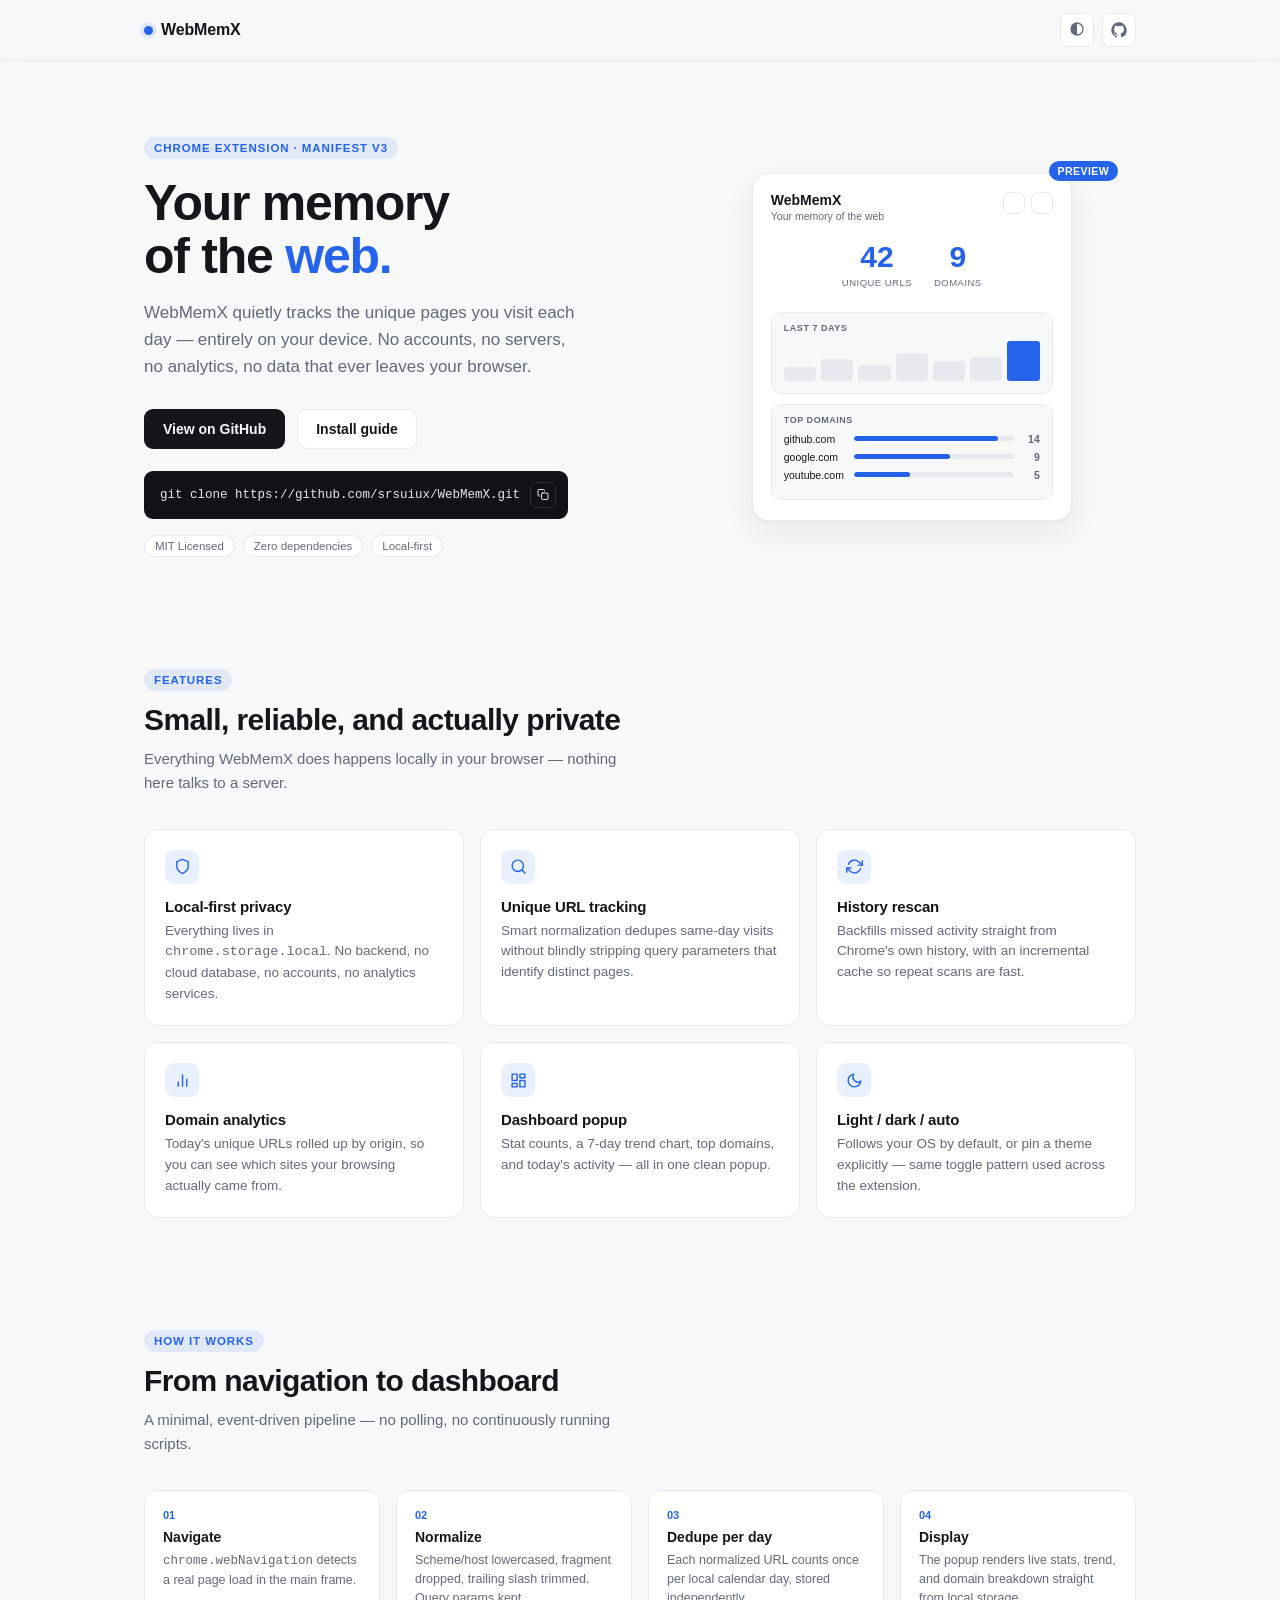
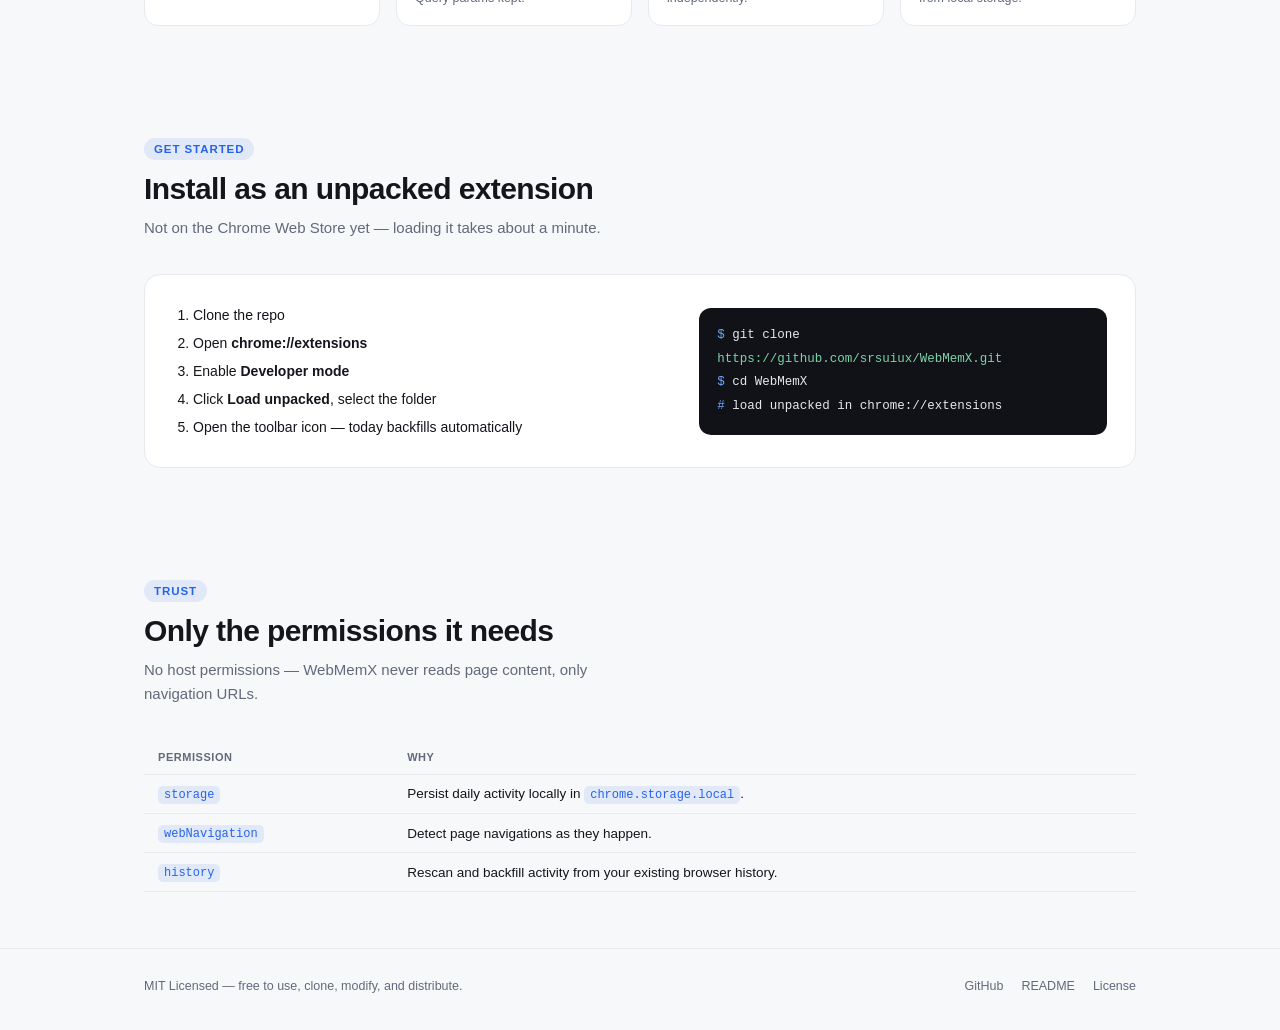
==== docs/index.html @ 663a92bb "Add GitHub Pages landing page Static, dependency-free docs/index.html for GitHub Pages: hero, featur" ====
<!DOCTYPE html>
<html lang="en">
<head>
<meta charset="UTF-8" />
<meta name="viewport" content="width=device-width, initial-scale=1" />
<title>WebMemX — Your memory of the web</title>
<meta name="description" content="WebMemX is a privacy-first Chrome extension that locally tracks the unique pages you visit. No accounts, no servers, no tracking." />
<style>
  :root {
    color-scheme: light dark;
    --bg: #f7f8fa;
    --bg-raised: #ffffff;
    --fg: #14161b;
    --muted: #62697b;
    --accent: #2563eb;
    --accent-soft: rgba(37, 99, 235, 0.1);
    --border: #e7e9ee;
    --code-bg: #101217;
    --code-fg: #e6e8ec;
    --shadow: 0 1px 2px rgba(16, 24, 40, 0.04), 0 12px 32px rgba(16, 24, 40, 0.06);
  }

  @media (prefers-color-scheme: dark) {
    :root:not([data-theme="light"]) {
      --bg: #0a0c10;
      --bg-raised: #14161c;
      --fg: #f3f4f6;
      --muted: #929aab;
      --accent: #6ea8fe;
      --accent-soft: rgba(110, 168, 254, 0.14);
      --border: #24272f;
      --code-bg: #05060a;
      --code-fg: #e6e8ec;
      --shadow: 0 1px 2px rgba(0, 0, 0, 0.4), 0 12px 32px rgba(0, 0, 0, 0.35);
    }
  }

  :root[data-theme="dark"] {
    --bg: #0a0c10;
    --bg-raised: #14161c;
    --fg: #f3f4f6;
    --muted: #929aab;
    --accent: #6ea8fe;
    --accent-soft: rgba(110, 168, 254, 0.14);
    --border: #24272f;
    --code-bg: #05060a;
    --code-fg: #e6e8ec;
    --shadow: 0 1px 2px rgba(0, 0, 0, 0.4), 0 12px 32px rgba(0, 0, 0, 0.35);
  }

  :root[data-theme="light"] {
    --bg: #f7f8fa;
    --bg-raised: #ffffff;
    --fg: #14161b;
    --muted: #62697b;
    --accent: #2563eb;
    --accent-soft: rgba(37, 99, 235, 0.1);
    --border: #e7e9ee;
    --code-bg: #101217;
    --code-fg: #e6e8ec;
    --shadow: 0 1px 2px rgba(16, 24, 40, 0.04), 0 12px 32px rgba(16, 24, 40, 0.06);
  }

  * { box-sizing: border-box; }

  html { scroll-behavior: smooth; }

  body {
    margin: 0;
    background: var(--bg);
    color: var(--fg);
    font-family: -apple-system, BlinkMacSystemFont, "Segoe UI", Roboto, sans-serif;
    -webkit-font-smoothing: antialiased;
  }

  a { color: inherit; }

  .wrap {
    max-width: 1040px;
    margin: 0 auto;
    padding: 0 24px;
  }

  /* ---- nav ---- */
  nav {
    position: sticky;
    top: 0;
    z-index: 10;
    background: color-mix(in srgb, var(--bg) 88%, transparent);
    backdrop-filter: blur(10px);
    border-bottom: 1px solid var(--border);
  }

  nav .wrap {
    display: flex;
    align-items: center;
    justify-content: space-between;
    height: 60px;
  }

  .wordmark {
    display: flex;
    align-items: center;
    gap: 8px;
    font-weight: 800;
    font-size: 16px;
    letter-spacing: -0.01em;
    text-decoration: none;
  }

  .wordmark .dot {
    width: 9px;
    height: 9px;
    border-radius: 50%;
    background: var(--accent);
    box-shadow: 0 0 0 4px var(--accent-soft);
  }

  .nav-actions {
    display: flex;
    align-items: center;
    gap: 8px;
  }

  .icon-btn {
    display: flex;
    align-items: center;
    justify-content: center;
    width: 34px;
    height: 34px;
    border-radius: 8px;
    border: 1px solid var(--border);
    background: var(--bg-raised);
    color: var(--muted);
    cursor: pointer;
    text-decoration: none;
    transition: color 0.15s ease, border-color 0.15s ease, transform 0.15s ease;
  }

  .icon-btn:hover { color: var(--fg); border-color: var(--accent); }
  .icon-btn:active { transform: scale(0.94); }
  .icon-btn svg { width: 16px; height: 16px; }

  /* ---- hero ---- */
  header.hero {
    padding: 76px 0 56px;
  }

  .hero-grid {
    display: grid;
    grid-template-columns: 1.05fr 0.95fr;
    gap: 48px;
    align-items: center;
  }

  .eyebrow {
    display: inline-flex;
    align-items: center;
    gap: 6px;
    font-size: 11.5px;
    font-weight: 700;
    text-transform: uppercase;
    letter-spacing: 0.08em;
    color: var(--accent);
    background: var(--accent-soft);
    padding: 5px 10px;
    border-radius: 999px;
    margin-bottom: 18px;
  }

  h1 {
    margin: 0 0 16px;
    font-size: clamp(34px, 5vw, 50px);
    line-height: 1.06;
    letter-spacing: -0.025em;
    font-weight: 800;
  }

  h1 span { color: var(--accent); }

  .lede {
    margin: 0 0 28px;
    font-size: 17px;
    line-height: 1.6;
    color: var(--muted);
    max-width: 46ch;
  }

  .cta-row {
    display: flex;
    flex-wrap: wrap;
    gap: 12px;
    margin-bottom: 22px;
  }

  .btn {
    display: inline-flex;
    align-items: center;
    gap: 8px;
    padding: 11px 18px;
    border-radius: 9px;
    font-size: 14px;
    font-weight: 700;
    text-decoration: none;
    border: 1px solid transparent;
    cursor: pointer;
    transition: transform 0.15s ease, opacity 0.15s ease;
  }

  .btn:active { transform: scale(0.97); }

  .btn-primary {
    background: var(--fg);
    color: var(--bg);
  }

  .btn-primary:hover { opacity: 0.88; }

  .btn-ghost {
    background: var(--bg-raised);
    color: var(--fg);
    border-color: var(--border);
  }

  .btn-ghost:hover { border-color: var(--accent); }

  .clone-box {
    display: inline-flex;
    align-items: center;
    gap: 10px;
    background: var(--code-bg);
    color: var(--code-fg);
    border-radius: 9px;
    padding: 11px 12px 11px 16px;
    font-size: 12.5px;
    max-width: 100%;
  }

  .clone-box code {
    font-family: ui-monospace, SFMono-Regular, Menlo, monospace;
    white-space: nowrap;
    overflow-x: auto;
  }

  .clone-box button {
    flex-shrink: 0;
    display: flex;
    align-items: center;
    justify-content: center;
    width: 26px;
    height: 26px;
    border-radius: 6px;
    border: 1px solid #2a2d36;
    background: transparent;
    color: var(--code-fg);
    cursor: pointer;
  }

  .clone-box button:hover { background: #1c1e26; }
  .clone-box svg { width: 13px; height: 13px; }

  .badges {
    display: flex;
    gap: 8px;
    flex-wrap: wrap;
    font-size: 11.5px;
    color: var(--muted);
  }

  .badge {
    border: 1px solid var(--border);
    border-radius: 999px;
    padding: 4px 10px;
    background: var(--bg-raised);
  }

  /* ---- mock popup preview ---- */
  .preview-shell {
    position: relative;
    display: flex;
    justify-content: center;
  }

  .preview-tag {
    position: absolute;
    top: -12px;
    right: 18px;
    background: var(--accent);
    color: #fff;
    font-size: 10.5px;
    font-weight: 800;
    letter-spacing: 0.04em;
    text-transform: uppercase;
    padding: 4px 9px;
    border-radius: 999px;
    z-index: 2;
  }

  .mock {
    width: 320px;
    background: var(--bg-raised);
    border: 1px solid var(--border);
    border-radius: 16px;
    box-shadow: var(--shadow);
    padding: 18px 18px 20px;
  }

  .mock-header {
    display: flex;
    justify-content: space-between;
    align-items: flex-start;
    margin-bottom: 14px;
  }

  .mock-header .title { font-weight: 800; font-size: 14px; }
  .mock-header .sub { font-size: 10.5px; color: var(--muted); margin-top: 2px; }

  .mock-dot-row { display: flex; gap: 6px; }
  .mock-dot-row span {
    width: 22px; height: 22px; border-radius: 7px;
    border: 1px solid var(--border);
  }

  .mock-hero {
    display: flex;
    justify-content: center;
    gap: 22px;
    padding: 6px 0 12px;
  }

  .mock-stat { text-align: center; }
  .mock-stat b { display: block; font-size: 30px; color: var(--accent); line-height: 1; }
  .mock-stat small { font-size: 9.5px; color: var(--muted); text-transform: uppercase; letter-spacing: 0.05em; }

  .mock-panel {
    background: var(--bg);
    border: 1px solid var(--border);
    border-radius: 11px;
    padding: 10px 12px 12px;
    margin-top: 10px;
  }

  .mock-panel h4 {
    margin: 0 0 8px;
    font-size: 9px;
    text-transform: uppercase;
    letter-spacing: 0.06em;
    color: var(--muted);
    font-weight: 800;
  }

  .mock-trend {
    display: flex;
    align-items: flex-end;
    gap: 5px;
    height: 40px;
  }

  .mock-trend i {
    flex: 1;
    display: block;
    background: var(--border);
    border-radius: 3px;
  }

  .mock-trend i.on { background: var(--accent); }

  .mock-domain {
    display: grid;
    grid-template-columns: 62px 1fr 18px;
    align-items: center;
    gap: 8px;
    font-size: 10.5px;
    margin-bottom: 6px;
  }

  .mock-domain .track {
    height: 5px;
    border-radius: 3px;
    background: var(--border);
    overflow: hidden;
  }

  .mock-domain .fill { height: 100%; background: var(--accent); border-radius: 3px; }
  .mock-domain b { text-align: right; color: var(--muted); font-weight: 600; }

  /* ---- sections ---- */
  section { padding: 56px 0; }

  .section-head {
    max-width: 56ch;
    margin: 0 0 34px;
  }

  .section-head .eyebrow { margin-bottom: 12px; }

  h2 {
    margin: 0 0 10px;
    font-size: clamp(24px, 3vw, 30px);
    letter-spacing: -0.02em;
  }

  .section-head p {
    margin: 0;
    color: var(--muted);
    font-size: 15px;
    line-height: 1.6;
  }

  .grid-cards {
    display: grid;
    grid-template-columns: repeat(3, 1fr);
    gap: 16px;
  }

  .card {
    background: var(--bg-raised);
    border: 1px solid var(--border);
    border-radius: 14px;
    padding: 20px;
  }

  .card .ic {
    width: 34px;
    height: 34px;
    border-radius: 9px;
    background: var(--accent-soft);
    color: var(--accent);
    display: flex;
    align-items: center;
    justify-content: center;
    margin-bottom: 14px;
  }

  .card .ic svg { width: 17px; height: 17px; }

  .card h3 {
    margin: 0 0 6px;
    font-size: 15px;
    letter-spacing: -0.01em;
  }

  .card p {
    margin: 0;
    font-size: 13.5px;
    line-height: 1.55;
    color: var(--muted);
  }

  /* ---- how it works ---- */
  .steps {
    display: grid;
    grid-template-columns: repeat(4, 1fr);
    gap: 16px;
  }

  .step {
    border: 1px solid var(--border);
    border-radius: 14px;
    padding: 18px;
    background: var(--bg-raised);
  }

  .step .n {
    font-size: 11px;
    font-weight: 800;
    color: var(--accent);
    margin-bottom: 8px;
  }

  .step h3 { margin: 0 0 6px; font-size: 14px; }
  .step p { margin: 0; font-size: 12.5px; color: var(--muted); line-height: 1.5; }

  /* ---- install ---- */
  .install-panel {
    background: var(--bg-raised);
    border: 1px solid var(--border);
    border-radius: 16px;
    padding: 26px 28px;
    display: grid;
    grid-template-columns: 1.1fr 0.9fr;
    gap: 28px;
    align-items: center;
  }

  ol.install-steps {
    margin: 0;
    padding-left: 20px;
    font-size: 14px;
    line-height: 2;
    color: var(--fg);
  }

  ol.install-steps b { color: var(--fg); }

  .terminal {
    background: var(--code-bg);
    color: var(--code-fg);
    border-radius: 12px;
    padding: 16px 18px;
    font-family: ui-monospace, SFMono-Regular, Menlo, monospace;
    font-size: 12.5px;
    line-height: 1.9;
  }

  .terminal .l { display: block; }
  .terminal .p { color: #6ea8fe; }
  .terminal .c { color: #7dd3a8; }

  /* ---- permissions ---- */
  table.perm {
    width: 100%;
    border-collapse: collapse;
    font-size: 13.5px;
  }

  table.perm th, table.perm td {
    text-align: left;
    padding: 11px 14px;
    border-bottom: 1px solid var(--border);
  }

  table.perm th {
    color: var(--muted);
    font-size: 11px;
    text-transform: uppercase;
    letter-spacing: 0.05em;
    font-weight: 700;
  }

  table.perm code {
    font-family: ui-monospace, SFMono-Regular, Menlo, monospace;
    background: var(--accent-soft);
    color: var(--accent);
    padding: 2px 6px;
    border-radius: 5px;
    font-size: 12px;
  }

  /* ---- footer ---- */
  footer {
    border-top: 1px solid var(--border);
    padding: 30px 0 40px;
  }

  footer .wrap {
    display: flex;
    justify-content: space-between;
    align-items: center;
    flex-wrap: wrap;
    gap: 12px;
  }

  footer p { margin: 0; font-size: 12.5px; color: var(--muted); }
  footer a { text-decoration: none; color: var(--muted); }
  footer a:hover { color: var(--fg); }
  footer .foot-links { display: flex; gap: 18px; font-size: 12.5px; }

  @media (max-width: 860px) {
    .hero-grid { grid-template-columns: 1fr; }
    .preview-shell { order: -1; }
    .grid-cards { grid-template-columns: repeat(2, 1fr); }
    .steps { grid-template-columns: repeat(2, 1fr); }
    .install-panel { grid-template-columns: 1fr; }
  }

  @media (max-width: 540px) {
    .grid-cards { grid-template-columns: 1fr; }
    .steps { grid-template-columns: 1fr; }
    .mock { width: 100%; }
  }
</style>
</head>
<body>

<nav>
  <div class="wrap">
    <a class="wordmark" href="#top">
      <span class="dot"></span>
      WebMemX
    </a>
    <div class="nav-actions">
      <button class="icon-btn" id="theme-btn" type="button" aria-label="Toggle theme" title="Theme: Auto">
        <span id="theme-icon"></span>
      </button>
      <a class="icon-btn" href="https://github.com/srsuiux/WebMemX" target="_blank" rel="noopener" aria-label="View on GitHub">
        <svg viewBox="0 0 24 24" fill="currentColor"><path d="M12 .5C5.73.5.5 5.73.5 12c0 5.09 3.29 9.4 7.86 10.93.58.1.79-.25.79-.56 0-.28-.01-1.02-.02-2-3.2.7-3.88-1.54-3.88-1.54-.52-1.34-1.28-1.7-1.28-1.7-1.04-.72.08-.7.08-.7 1.15.08 1.76 1.19 1.76 1.19 1.03 1.76 2.7 1.25 3.36.96.1-.75.4-1.25.73-1.54-2.55-.29-5.23-1.28-5.23-5.69 0-1.26.45-2.28 1.19-3.09-.12-.29-.52-1.46.11-3.05 0 0 .97-.31 3.18 1.18a11 11 0 0 1 5.79 0c2.2-1.49 3.17-1.18 3.17-1.18.64 1.59.24 2.76.12 3.05.74.81 1.18 1.83 1.18 3.09 0 4.42-2.69 5.4-5.25 5.68.41.36.78 1.08.78 2.17 0 1.57-.01 2.83-.01 3.22 0 .31.21.67.8.56A10.52 10.52 0 0 0 23.5 12C23.5 5.73 18.27.5 12 .5z"/></svg>
      </a>
    </div>
  </div>
</nav>

<div id="top"></div>

<header class="hero">
  <div class="wrap hero-grid">
    <div>
      <span class="eyebrow">Chrome Extension · Manifest V3</span>
      <h1>Your memory<br />of the <span>web.</span></h1>
      <p class="lede">
        WebMemX quietly tracks the unique pages you visit each day — entirely on your
        device. No accounts, no servers, no analytics, no data that ever leaves your browser.
      </p>
      <div class="cta-row">
        <a class="btn btn-primary" href="https://github.com/srsuiux/WebMemX" target="_blank" rel="noopener">
          View on GitHub
        </a>
        <a class="btn btn-ghost" href="#install">Install guide</a>
      </div>
      <div class="clone-box">
        <code>git clone https://github.com/srsuiux/WebMemX.git</code>
        <button type="button" id="copy-btn" aria-label="Copy clone command" title="Copy">
          <svg id="copy-icon" viewBox="0 0 24 24" fill="none" stroke="currentColor" stroke-width="2" stroke-linecap="round" stroke-linejoin="round"><rect x="9" y="9" width="13" height="13" rx="2"></rect><path d="M5 15H4a2 2 0 01-2-2V4a2 2 0 012-2h9a2 2 0 012 2v1"></path></svg>
        </button>
      </div>
      <div class="badges" style="margin-top:16px;">
        <span class="badge">MIT Licensed</span>
        <span class="badge">Zero dependencies</span>
        <span class="badge">Local-first</span>
      </div>
    </div>

    <div class="preview-shell">
      <span class="preview-tag">Preview</span>
      <div class="mock">
        <div class="mock-header">
          <div>
            <div class="title">WebMemX</div>
            <div class="sub">Your memory of the web</div>
          </div>
          <div class="mock-dot-row"><span></span><span></span></div>
        </div>
        <div class="mock-hero">
          <div class="mock-stat"><b>42</b><small>Unique URLs</small></div>
          <div class="mock-stat"><b>9</b><small>Domains</small></div>
        </div>
        <div class="mock-panel">
          <h4>Last 7 Days</h4>
          <div class="mock-trend">
            <i style="height:35%"></i>
            <i style="height:55%"></i>
            <i style="height:40%"></i>
            <i style="height:70%"></i>
            <i style="height:50%"></i>
            <i style="height:60%"></i>
            <i class="on" style="height:100%"></i>
          </div>
        </div>
        <div class="mock-panel">
          <h4>Top Domains</h4>
          <div class="mock-domain"><span>github.com</span><div class="track"><div class="fill" style="width:90%"></div></div><b>14</b></div>
          <div class="mock-domain"><span>google.com</span><div class="track"><div class="fill" style="width:60%"></div></div><b>9</b></div>
          <div class="mock-domain"><span>youtube.com</span><div class="track"><div class="fill" style="width:35%"></div></div><b>5</b></div>
        </div>
      </div>
    </div>
  </div>
</header>

<section id="features">
  <div class="wrap">
    <div class="section-head">
      <span class="eyebrow">Features</span>
      <h2>Small, reliable, and actually private</h2>
      <p>Everything WebMemX does happens locally in your browser — nothing here talks to a server.</p>
    </div>
    <div class="grid-cards">
      <div class="card">
        <div class="ic"><svg viewBox="0 0 24 24" fill="none" stroke="currentColor" stroke-width="2" stroke-linecap="round" stroke-linejoin="round"><path d="M12 22s8-4 8-10V5l-8-3-8 3v7c0 6 8 10 8 10z"></path></svg></div>
        <h3>Local-first privacy</h3>
        <p>Everything lives in <code>chrome.storage.local</code>. No backend, no cloud database, no accounts, no analytics services.</p>
      </div>
      <div class="card">
        <div class="ic"><svg viewBox="0 0 24 24" fill="none" stroke="currentColor" stroke-width="2" stroke-linecap="round" stroke-linejoin="round"><circle cx="11" cy="11" r="8"></circle><line x1="21" y1="21" x2="16.65" y2="16.65"></line></svg></div>
        <h3>Unique URL tracking</h3>
        <p>Smart normalization dedupes same-day visits without blindly stripping query parameters that identify distinct pages.</p>
      </div>
      <div class="card">
        <div class="ic"><svg viewBox="0 0 24 24" fill="none" stroke="currentColor" stroke-width="2" stroke-linecap="round" stroke-linejoin="round"><polyline points="23 4 23 10 17 10"></polyline><polyline points="1 20 1 14 7 14"></polyline><path d="M3.51 9a9 9 0 0 1 14.85-3.36L23 10M1 14l4.64 4.36A9 9 0 0 0 20.49 15"></path></svg></div>
        <h3>History rescan</h3>
        <p>Backfills missed activity straight from Chrome's own history, with an incremental cache so repeat scans are fast.</p>
      </div>
      <div class="card">
        <div class="ic"><svg viewBox="0 0 24 24" fill="none" stroke="currentColor" stroke-width="2" stroke-linecap="round" stroke-linejoin="round"><line x1="18" y1="20" x2="18" y2="10"></line><line x1="12" y1="20" x2="12" y2="4"></line><line x1="6" y1="20" x2="6" y2="14"></line></svg></div>
        <h3>Domain analytics</h3>
        <p>Today's unique URLs rolled up by origin, so you can see which sites your browsing actually came from.</p>
      </div>
      <div class="card">
        <div class="ic"><svg viewBox="0 0 24 24" fill="none" stroke="currentColor" stroke-width="2" stroke-linecap="round" stroke-linejoin="round"><rect x="3" y="3" width="7" height="9"></rect><rect x="14" y="3" width="7" height="5"></rect><rect x="14" y="12" width="7" height="9"></rect><rect x="3" y="16" width="7" height="5"></rect></svg></div>
        <h3>Dashboard popup</h3>
        <p>Stat counts, a 7-day trend chart, top domains, and today's activity — all in one clean popup.</p>
      </div>
      <div class="card">
        <div class="ic"><svg viewBox="0 0 24 24" fill="none" stroke="currentColor" stroke-width="2" stroke-linecap="round" stroke-linejoin="round"><path d="M21 12.79A9 9 0 1111.21 3 7 7 0 0021 12.79z"></path></svg></div>
        <h3>Light / dark / auto</h3>
        <p>Follows your OS by default, or pin a theme explicitly — same toggle pattern used across the extension.</p>
      </div>
    </div>
  </div>
</section>

<section id="how">
  <div class="wrap">
    <div class="section-head">
      <span class="eyebrow">How it works</span>
      <h2>From navigation to dashboard</h2>
      <p>A minimal, event-driven pipeline — no polling, no continuously running scripts.</p>
    </div>
    <div class="steps">
      <div class="step">
        <div class="n">01</div>
        <h3>Navigate</h3>
        <p><code>chrome.webNavigation</code> detects a real page load in the main frame.</p>
      </div>
      <div class="step">
        <div class="n">02</div>
        <h3>Normalize</h3>
        <p>Scheme/host lowercased, fragment dropped, trailing slash trimmed. Query params kept.</p>
      </div>
      <div class="step">
        <div class="n">03</div>
        <h3>Dedupe per day</h3>
        <p>Each normalized URL counts once per local calendar day, stored independently.</p>
      </div>
      <div class="step">
        <div class="n">04</div>
        <h3>Display</h3>
        <p>The popup renders live stats, trend, and domain breakdown straight from local storage.</p>
      </div>
    </div>
  </div>
</section>

<section id="install">
  <div class="wrap">
    <div class="section-head">
      <span class="eyebrow">Get started</span>
      <h2>Install as an unpacked extension</h2>
      <p>Not on the Chrome Web Store yet — loading it takes about a minute.</p>
    </div>
    <div class="install-panel">
      <ol class="install-steps">
        <li>Clone the repo</li>
        <li>Open <b>chrome://extensions</b></li>
        <li>Enable <b>Developer mode</b></li>
        <li>Click <b>Load unpacked</b>, select the folder</li>
        <li>Open the toolbar icon — today backfills automatically</li>
      </ol>
      <div class="terminal">
        <span class="l"><span class="p">$</span> git clone <span class="c">https://github.com/srsuiux/WebMemX.git</span></span>
        <span class="l"><span class="p">$</span> cd WebMemX</span>
        <span class="l"><span class="p">#</span> load unpacked in chrome://extensions</span>
      </div>
    </div>
  </div>
</section>

<section id="permissions">
  <div class="wrap">
    <div class="section-head">
      <span class="eyebrow">Trust</span>
      <h2>Only the permissions it needs</h2>
      <p>No host permissions — WebMemX never reads page content, only navigation URLs.</p>
    </div>
    <table class="perm">
      <thead><tr><th>Permission</th><th>Why</th></tr></thead>
      <tbody>
        <tr><td><code>storage</code></td><td>Persist daily activity locally in <code>chrome.storage.local</code>.</td></tr>
        <tr><td><code>webNavigation</code></td><td>Detect page navigations as they happen.</td></tr>
        <tr><td><code>history</code></td><td>Rescan and backfill activity from your existing browser history.</td></tr>
      </tbody>
    </table>
  </div>
</section>

<footer>
  <div class="wrap">
    <p>MIT Licensed — free to use, clone, modify, and distribute.</p>
    <div class="foot-links">
      <a href="https://github.com/srsuiux/WebMemX" target="_blank" rel="noopener">GitHub</a>
      <a href="https://github.com/srsuiux/WebMemX/blob/main/README.md" target="_blank" rel="noopener">README</a>
      <a href="https://github.com/srsuiux/WebMemX/blob/main/LICENSE" target="_blank" rel="noopener">License</a>
    </div>
  </div>
</footer>

<script>
  var THEME_KEY = "webmemx-docs-theme";
  var ORDER = ["auto", "light", "dark"];
  var ICONS = {
    auto: '<svg viewBox="0 0 24 24" width="16" height="16" fill="none" stroke="currentColor" stroke-width="2" stroke-linecap="round" stroke-linejoin="round"><circle cx="12" cy="12" r="9"></circle><path d="M12 3a9 9 0 000 18z" fill="currentColor" stroke="none"></path></svg>',
    light: '<svg viewBox="0 0 24 24" width="16" height="16" fill="none" stroke="currentColor" stroke-width="2" stroke-linecap="round" stroke-linejoin="round"><circle cx="12" cy="12" r="5"></circle><line x1="12" y1="1" x2="12" y2="3"></line><line x1="12" y1="21" x2="12" y2="23"></line><line x1="4.22" y1="4.22" x2="5.64" y2="5.64"></line><line x1="18.36" y1="18.36" x2="19.78" y2="19.78"></line><line x1="1" y1="12" x2="3" y2="12"></line><line x1="21" y1="12" x2="23" y2="12"></line><line x1="4.22" y1="19.78" x2="5.64" y2="18.36"></line><line x1="18.36" y1="5.64" x2="19.78" y2="4.22"></line></svg>',
    dark: '<svg viewBox="0 0 24 24" width="16" height="16" fill="none" stroke="currentColor" stroke-width="2" stroke-linecap="round" stroke-linejoin="round"><path d="M21 12.79A9 9 0 1111.21 3 7 7 0 0021 12.79z"></path></svg>'
  };
  var LABELS = { auto: "Auto", light: "Light", dark: "Dark" };

  function applyTheme(pref) {
    if (pref === "auto") {
      document.documentElement.removeAttribute("data-theme");
    } else {
      document.documentElement.setAttribute("data-theme", pref);
    }
    document.getElementById("theme-icon").innerHTML = ICONS[pref];
    document.getElementById("theme-btn").title = "Theme: " + LABELS[pref];
  }

  (function initTheme() {
    var stored = null;
    try { stored = localStorage.getItem(THEME_KEY); } catch (e) {}
    applyTheme(ORDER.indexOf(stored) > -1 ? stored : "auto");
  })();

  document.getElementById("theme-btn").addEventListener("click", function () {
    var current = document.documentElement.getAttribute("data-theme") || "auto";
    var next = ORDER[(ORDER.indexOf(current) + 1) % ORDER.length];
    applyTheme(next);
    try { localStorage.setItem(THEME_KEY, next); } catch (e) {}
  });

  document.getElementById("copy-btn").addEventListener("click", function () {
    var text = "git clone https://github.com/srsuiux/WebMemX.git";
    var icon = document.getElementById("copy-icon");
    var reset = function () {
      icon.innerHTML = '<rect x="9" y="9" width="13" height="13" rx="2"></rect><path d="M5 15H4a2 2 0 01-2-2V4a2 2 0 012-2h9a2 2 0 012 2v1"></path>';
    };
    var showCheck = function () {
      icon.innerHTML = '<polyline points="20 6 9 17 4 12"></polyline>';
      setTimeout(reset, 1400);
    };
    if (navigator.clipboard && navigator.clipboard.writeText) {
      navigator.clipboard.writeText(text).then(showCheck).catch(function () {});
    }
  });
</script>

</body>
</html>
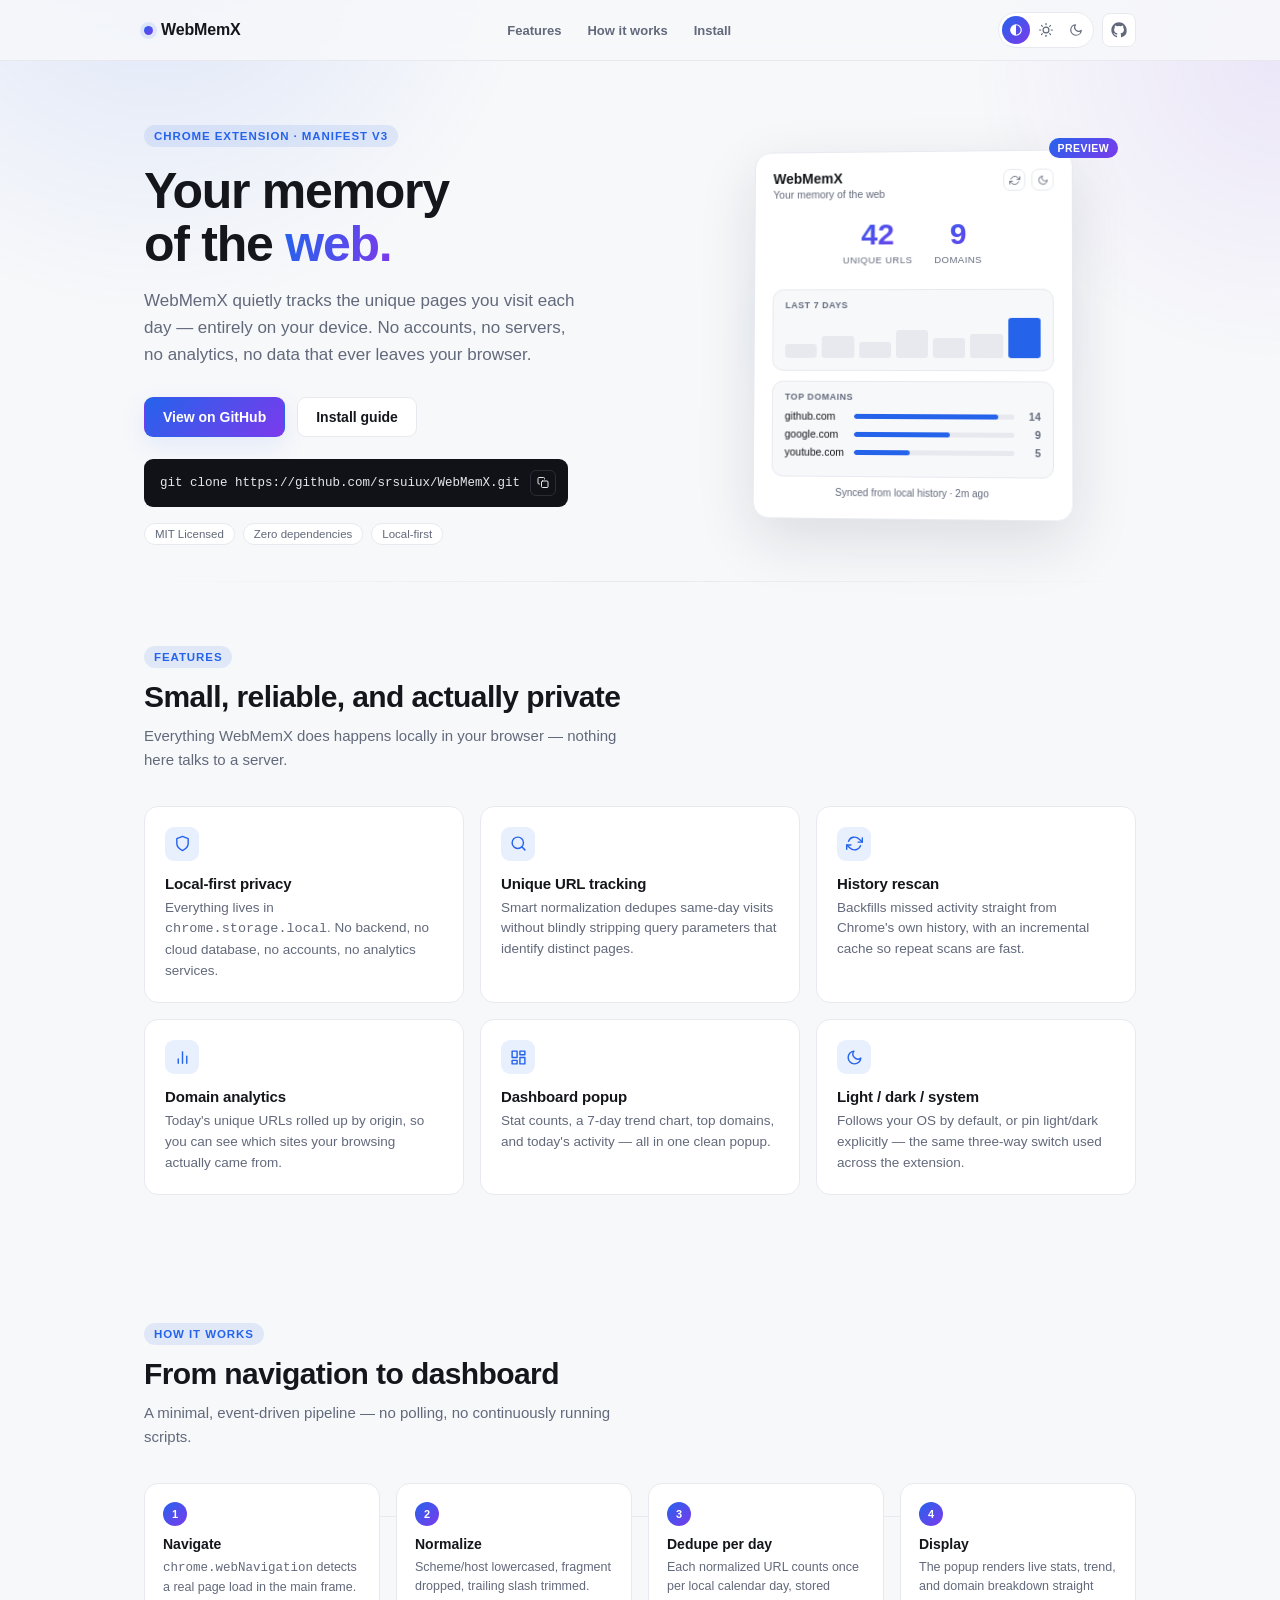
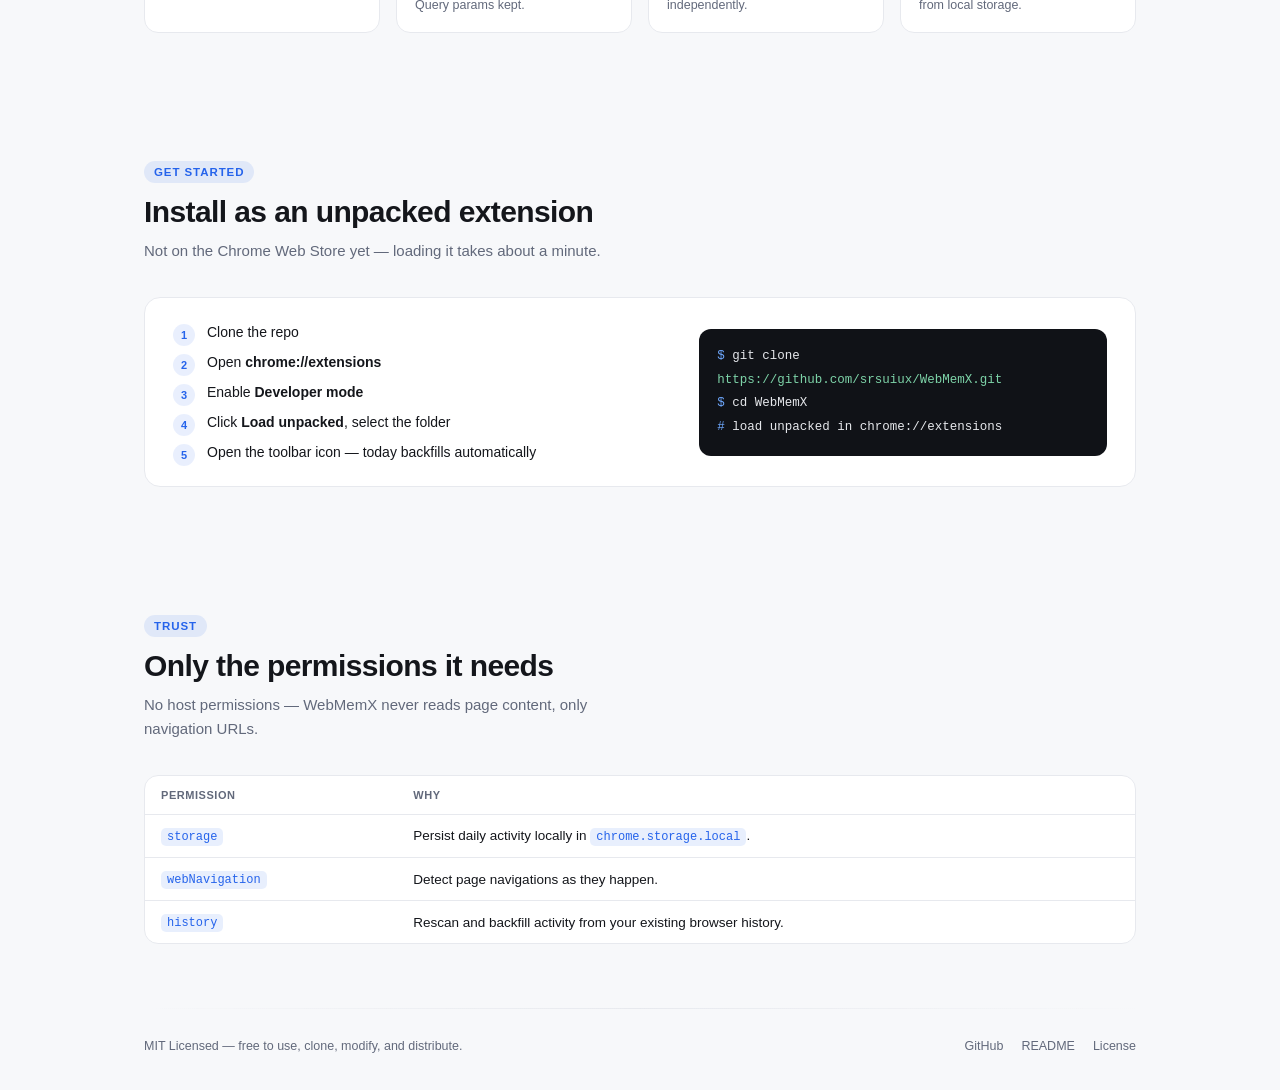
==== commit 82111fa6: "Redesign docs landing page: explicit theme switch, premium visuals - Replace the single cycling them" ====
--- a/docs/index.html
+++ b/docs/index.html
@@ -2,6 +2,16 @@
 <html lang="en">
 <head>
 <meta charset="UTF-8" />
+<script>
+  // Applied synchronously, before first paint, so a returning visitor with
+  // an explicit theme saved never sees a flash of the wrong theme.
+  (function () {
+    try {
+      var t = localStorage.getItem("webmemx-docs-theme");
+      if (t === "light" || t === "dark") document.documentElement.setAttribute("data-theme", t);
+    } catch (e) {}
+  })();
+</script>
 <meta name="viewport" content="width=device-width, initial-scale=1" />
 <title>WebMemX — Your memory of the web</title>
 <meta name="description" content="WebMemX is a privacy-first Chrome extension that locally tracks the unique pages you visit. No accounts, no servers, no tracking." />
@@ -13,39 +23,54 @@
     --fg: #14161b;
     --muted: #62697b;
     --accent: #2563eb;
+    --accent-2: #7c3aed;
     --accent-soft: rgba(37, 99, 235, 0.1);
+    --glow-1: rgba(37, 99, 235, 0.12);
+    --glow-2: rgba(124, 58, 237, 0.09);
     --border: #e7e9ee;
     --code-bg: #101217;
     --code-fg: #e6e8ec;
     --shadow: 0 1px 2px rgba(16, 24, 40, 0.04), 0 12px 32px rgba(16, 24, 40, 0.06);
+    --shadow-lg: 0 20px 60px rgba(16, 24, 40, 0.12);
+    --noise-opacity: 0.025;
   }
 
   @media (prefers-color-scheme: dark) {
     :root:not([data-theme="light"]) {
-      --bg: #0a0c10;
-      --bg-raised: #14161c;
+      --bg: #08090c;
+      --bg-raised: #131519;
       --fg: #f3f4f6;
-      --muted: #929aab;
+      --muted: #939aab;
       --accent: #6ea8fe;
+      --accent-2: #b39bfb;
       --accent-soft: rgba(110, 168, 254, 0.14);
-      --border: #24272f;
+      --glow-1: rgba(110, 168, 254, 0.16);
+      --glow-2: rgba(179, 155, 251, 0.12);
+      --border: #23262e;
       --code-bg: #05060a;
       --code-fg: #e6e8ec;
       --shadow: 0 1px 2px rgba(0, 0, 0, 0.4), 0 12px 32px rgba(0, 0, 0, 0.35);
+      --shadow-lg: 0 24px 70px rgba(0, 0, 0, 0.55);
+      --noise-opacity: 0.045;
     }
   }
 
   :root[data-theme="dark"] {
-    --bg: #0a0c10;
-    --bg-raised: #14161c;
+    --bg: #08090c;
+    --bg-raised: #131519;
     --fg: #f3f4f6;
-    --muted: #929aab;
+    --muted: #939aab;
     --accent: #6ea8fe;
+    --accent-2: #b39bfb;
     --accent-soft: rgba(110, 168, 254, 0.14);
-    --border: #24272f;
+    --glow-1: rgba(110, 168, 254, 0.16);
+    --glow-2: rgba(179, 155, 251, 0.12);
+    --border: #23262e;
     --code-bg: #05060a;
     --code-fg: #e6e8ec;
     --shadow: 0 1px 2px rgba(0, 0, 0, 0.4), 0 12px 32px rgba(0, 0, 0, 0.35);
+    --shadow-lg: 0 24px 70px rgba(0, 0, 0, 0.55);
+    --noise-opacity: 0.045;
   }
 
   :root[data-theme="light"] {
@@ -54,11 +79,16 @@
     --fg: #14161b;
     --muted: #62697b;
     --accent: #2563eb;
+    --accent-2: #7c3aed;
     --accent-soft: rgba(37, 99, 235, 0.1);
+    --glow-1: rgba(37, 99, 235, 0.12);
+    --glow-2: rgba(124, 58, 237, 0.09);
     --border: #e7e9ee;
     --code-bg: #101217;
     --code-fg: #e6e8ec;
     --shadow: 0 1px 2px rgba(16, 24, 40, 0.04), 0 12px 32px rgba(16, 24, 40, 0.06);
+    --shadow-lg: 0 20px 60px rgba(16, 24, 40, 0.12);
+    --noise-opacity: 0.025;
   }
 
   * { box-sizing: border-box; }
@@ -71,6 +101,29 @@
     color: var(--fg);
     font-family: -apple-system, BlinkMacSystemFont, "Segoe UI", Roboto, sans-serif;
     -webkit-font-smoothing: antialiased;
+    position: relative;
+  }
+
+  body::before {
+    content: "";
+    position: fixed;
+    inset: 0;
+    z-index: -2;
+    pointer-events: none;
+    background:
+      radial-gradient(640px circle at 12% -8%, var(--glow-1), transparent 60%),
+      radial-gradient(560px circle at 100% 6%, var(--glow-2), transparent 55%);
+  }
+
+  body::after {
+    content: "";
+    position: fixed;
+    inset: 0;
+    z-index: -1;
+    pointer-events: none;
+    opacity: var(--noise-opacity);
+    mix-blend-mode: overlay;
+    background-image: url("data:image/svg+xml,%3Csvg xmlns='http://www.w3.org/2000/svg' width='140' height='140'%3E%3Cfilter id='n'%3E%3CfeTurbulence type='fractalNoise' baseFrequency='0.85' numOctaves='2' stitchTiles='stitch'/%3E%3C/filter%3E%3Crect width='100%25' height='100%25' filter='url(%23n)'/%3E%3C/svg%3E");
   }
 
   a { color: inherit; }
@@ -85,16 +138,17 @@
   nav {
     position: sticky;
     top: 0;
-    z-index: 10;
-    background: color-mix(in srgb, var(--bg) 88%, transparent);
+    z-index: 20;
+    background: color-mix(in srgb, var(--bg) 82%, transparent);
     backdrop-filter: blur(10px);
     border-bottom: 1px solid var(--border);
   }
 
   nav .wrap {
-    display: flex;
-    align-items: center;
-    justify-content: space-between;
+    display: grid;
+    grid-template-columns: auto 1fr auto;
+    align-items: center;
+    gap: 16px;
     height: 60px;
   }
 
@@ -112,9 +166,21 @@
     width: 9px;
     height: 9px;
     border-radius: 50%;
-    background: var(--accent);
+    background: linear-gradient(135deg, var(--accent), var(--accent-2));
     box-shadow: 0 0 0 4px var(--accent-soft);
   }
+
+  .nav-links {
+    display: flex;
+    justify-content: center;
+    gap: 26px;
+    font-size: 13px;
+    font-weight: 600;
+    color: var(--muted);
+  }
+
+  .nav-links a { text-decoration: none; transition: color 0.15s ease; }
+  .nav-links a:hover { color: var(--fg); }
 
   .nav-actions {
     display: flex;
@@ -141,9 +207,47 @@
   .icon-btn:active { transform: scale(0.94); }
   .icon-btn svg { width: 16px; height: 16px; }
 
+  .theme-switch {
+    display: flex;
+    gap: 2px;
+    padding: 3px;
+    border-radius: 999px;
+    border: 1px solid var(--border);
+    background: var(--bg-raised);
+  }
+
+  .t-opt {
+    display: flex;
+    align-items: center;
+    justify-content: center;
+    width: 28px;
+    height: 28px;
+    border: none;
+    border-radius: 999px;
+    background: transparent;
+    color: var(--muted);
+    cursor: pointer;
+    transition: background 0.15s ease, color 0.15s ease;
+  }
+
+  .t-opt svg { width: 14px; height: 14px; }
+  .t-opt:hover { color: var(--fg); }
+
+  .t-opt.active {
+    background: linear-gradient(135deg, var(--accent), var(--accent-2));
+    color: #fff;
+  }
+
+  .t-opt.active:hover { color: #fff; }
+
+  @media (max-width: 700px) {
+    .nav-links { display: none; }
+  }
+
   /* ---- hero ---- */
   header.hero {
-    padding: 76px 0 56px;
+    padding: 64px 0 36px;
+    position: relative;
   }
 
   .hero-grid {
@@ -176,7 +280,13 @@
     font-weight: 800;
   }
 
-  h1 span { color: var(--accent); }
+  h1 span {
+    color: var(--accent);
+    background: linear-gradient(100deg, var(--accent), var(--accent-2));
+    -webkit-background-clip: text;
+    background-clip: text;
+    -webkit-text-fill-color: transparent;
+  }
 
   .lede {
     margin: 0 0 28px;
@@ -204,17 +314,18 @@
     text-decoration: none;
     border: 1px solid transparent;
     cursor: pointer;
-    transition: transform 0.15s ease, opacity 0.15s ease;
+    transition: transform 0.15s ease, opacity 0.15s ease, box-shadow 0.2s ease;
   }
 
   .btn:active { transform: scale(0.97); }
 
   .btn-primary {
-    background: var(--fg);
-    color: var(--bg);
-  }
-
-  .btn-primary:hover { opacity: 0.88; }
+    background: linear-gradient(135deg, var(--accent), var(--accent-2));
+    color: #fff;
+    box-shadow: 0 8px 24px var(--accent-soft);
+  }
+
+  .btn-primary:hover { opacity: 0.92; box-shadow: 0 10px 30px var(--accent-soft); }
 
   .btn-ghost {
     background: var(--bg-raised);
@@ -265,6 +376,7 @@
     flex-wrap: wrap;
     font-size: 11.5px;
     color: var(--muted);
+    margin-top: 16px;
   }
 
   .badge {
@@ -281,11 +393,20 @@
     justify-content: center;
   }
 
+  .preview-shell::before {
+    content: "";
+    position: absolute;
+    inset: -30px;
+    background: radial-gradient(closest-side, var(--glow-1), transparent 70%);
+    filter: blur(6px);
+    z-index: 0;
+  }
+
   .preview-tag {
     position: absolute;
     top: -12px;
     right: 18px;
-    background: var(--accent);
+    background: linear-gradient(135deg, var(--accent), var(--accent-2));
     color: #fff;
     font-size: 10.5px;
     font-weight: 800;
@@ -297,12 +418,15 @@
   }
 
   .mock {
+    position: relative;
+    z-index: 1;
     width: 320px;
     background: var(--bg-raised);
     border: 1px solid var(--border);
     border-radius: 16px;
-    box-shadow: var(--shadow);
+    box-shadow: var(--shadow-lg);
     padding: 18px 18px 20px;
+    transform: perspective(1200px) rotateY(-4deg) rotateX(2deg);
   }
 
   .mock-header {
@@ -315,11 +439,18 @@
   .mock-header .title { font-weight: 800; font-size: 14px; }
   .mock-header .sub { font-size: 10.5px; color: var(--muted); margin-top: 2px; }
 
-  .mock-dot-row { display: flex; gap: 6px; }
-  .mock-dot-row span {
-    width: 22px; height: 22px; border-radius: 7px;
+  .mock-icons { display: flex; gap: 6px; }
+  .mock-icons span {
+    width: 22px;
+    height: 22px;
+    border-radius: 7px;
     border: 1px solid var(--border);
-  }
+    display: flex;
+    align-items: center;
+    justify-content: center;
+    color: var(--muted);
+  }
+  .mock-icons svg { width: 11px; height: 11px; }
 
   .mock-hero {
     display: flex;
@@ -329,7 +460,15 @@
   }
 
   .mock-stat { text-align: center; }
-  .mock-stat b { display: block; font-size: 30px; color: var(--accent); line-height: 1; }
+  .mock-stat b {
+    display: block;
+    font-size: 30px;
+    line-height: 1;
+    background: linear-gradient(135deg, var(--accent), var(--accent-2));
+    -webkit-background-clip: text;
+    background-clip: text;
+    -webkit-text-fill-color: transparent;
+  }
   .mock-stat small { font-size: 9.5px; color: var(--muted); text-transform: uppercase; letter-spacing: 0.05em; }
 
   .mock-panel {
@@ -384,14 +523,23 @@
   .mock-domain .fill { height: 100%; background: var(--accent); border-radius: 3px; }
   .mock-domain b { text-align: right; color: var(--muted); font-weight: 600; }
 
+  .mock-caption {
+    margin-top: 10px;
+    font-size: 10px;
+    color: var(--muted);
+    text-align: center;
+  }
+
+  /* ---- section divider ---- */
+  .divider {
+    height: 1px;
+    background: linear-gradient(90deg, transparent, var(--border), transparent);
+  }
+
   /* ---- sections ---- */
-  section { padding: 56px 0; }
-
-  .section-head {
-    max-width: 56ch;
-    margin: 0 0 34px;
-  }
-
+  section { padding: 64px 0; scroll-margin-top: 76px; }
+
+  .section-head { max-width: 56ch; margin: 0 0 34px; }
   .section-head .eyebrow { margin-bottom: 12px; }
 
   h2 {
@@ -407,6 +555,19 @@
     line-height: 1.6;
   }
 
+  .reveal {
+    opacity: 0;
+    transform: translateY(16px);
+    transition: opacity 0.6s ease, transform 0.6s ease;
+  }
+
+  .reveal.in { opacity: 1; transform: none; }
+
+  @media (prefers-reduced-motion: reduce) {
+    .reveal { opacity: 1; transform: none; transition: none; }
+    html { scroll-behavior: auto; }
+  }
+
   .grid-cards {
     display: grid;
     grid-template-columns: repeat(3, 1fr);
@@ -418,6 +579,13 @@
     border: 1px solid var(--border);
     border-radius: 14px;
     padding: 20px;
+    transition: transform 0.18s ease, border-color 0.18s ease, box-shadow 0.18s ease;
+  }
+
+  .card:hover {
+    transform: translateY(-3px);
+    border-color: var(--accent);
+    box-shadow: var(--shadow);
   }
 
   .card .ic {
@@ -434,21 +602,25 @@
 
   .card .ic svg { width: 17px; height: 17px; }
 
-  .card h3 {
-    margin: 0 0 6px;
-    font-size: 15px;
-    letter-spacing: -0.01em;
-  }
-
-  .card p {
-    margin: 0;
-    font-size: 13.5px;
-    line-height: 1.55;
-    color: var(--muted);
-  }
+  .card h3 { margin: 0 0 6px; font-size: 15px; letter-spacing: -0.01em; }
+  .card p { margin: 0; font-size: 13.5px; line-height: 1.55; color: var(--muted); }
 
   /* ---- how it works ---- */
+  .steps-wrap { position: relative; }
+
+  .steps-line {
+    position: absolute;
+    top: 33px;
+    left: 4%;
+    right: 4%;
+    height: 1px;
+    background: linear-gradient(90deg, transparent, var(--border) 15%, var(--border) 85%, transparent);
+    z-index: 0;
+  }
+
   .steps {
+    position: relative;
+    z-index: 1;
     display: grid;
     grid-template-columns: repeat(4, 1fr);
     gap: 16px;
@@ -462,14 +634,25 @@
   }
 
   .step .n {
+    display: inline-flex;
+    align-items: center;
+    justify-content: center;
+    width: 24px;
+    height: 24px;
+    border-radius: 999px;
     font-size: 11px;
     font-weight: 800;
-    color: var(--accent);
-    margin-bottom: 8px;
+    color: #fff;
+    background: linear-gradient(135deg, var(--accent), var(--accent-2));
+    margin-bottom: 10px;
   }
 
   .step h3 { margin: 0 0 6px; font-size: 14px; }
   .step p { margin: 0; font-size: 12.5px; color: var(--muted); line-height: 1.5; }
+
+  @media (max-width: 860px) {
+    .steps-line { display: none; }
+  }
 
   /* ---- install ---- */
   .install-panel {
@@ -484,11 +667,37 @@
   }
 
   ol.install-steps {
+    list-style: none;
     margin: 0;
-    padding-left: 20px;
+    padding: 0;
+    counter-reset: step;
     font-size: 14px;
-    line-height: 2;
     color: var(--fg);
+  }
+
+  ol.install-steps li {
+    position: relative;
+    padding-left: 34px;
+    counter-increment: step;
+    margin-bottom: 14px;
+  }
+
+  ol.install-steps li:last-child { margin-bottom: 0; }
+
+  ol.install-steps li::before {
+    content: counter(step);
+    position: absolute;
+    left: 0;
+    top: 0;
+    width: 22px;
+    height: 22px;
+    border-radius: 999px;
+    background: var(--accent-soft);
+    color: var(--accent);
+    font-size: 11px;
+    font-weight: 800;
+    text-align: center;
+    line-height: 22px;
   }
 
   ol.install-steps b { color: var(--fg); }
@@ -508,17 +717,19 @@
   .terminal .c { color: #7dd3a8; }
 
   /* ---- permissions ---- */
-  table.perm {
-    width: 100%;
-    border-collapse: collapse;
-    font-size: 13.5px;
-  }
-
-  table.perm th, table.perm td {
-    text-align: left;
-    padding: 11px 14px;
-    border-bottom: 1px solid var(--border);
-  }
+  .perm-wrap {
+    border: 1px solid var(--border);
+    border-radius: 14px;
+    overflow: hidden;
+    background: var(--bg-raised);
+  }
+
+  table.perm { width: 100%; border-collapse: collapse; font-size: 13.5px; }
+
+  table.perm th, table.perm td { text-align: left; padding: 13px 16px; }
+
+  table.perm tbody tr { border-top: 1px solid var(--border); transition: background 0.15s ease; }
+  table.perm tbody tr:hover { background: var(--accent-soft); }
 
   table.perm th {
     color: var(--muted);
@@ -538,10 +749,7 @@
   }
 
   /* ---- footer ---- */
-  footer {
-    border-top: 1px solid var(--border);
-    padding: 30px 0 40px;
-  }
+  footer { padding: 30px 0 40px; }
 
   footer .wrap {
     display: flex;
@@ -559,6 +767,7 @@
   @media (max-width: 860px) {
     .hero-grid { grid-template-columns: 1fr; }
     .preview-shell { order: -1; }
+    .mock { transform: none; }
     .grid-cards { grid-template-columns: repeat(2, 1fr); }
     .steps { grid-template-columns: repeat(2, 1fr); }
     .install-panel { grid-template-columns: 1fr; }
@@ -579,10 +788,23 @@
       <span class="dot"></span>
       WebMemX
     </a>
+    <div class="nav-links">
+      <a href="#features">Features</a>
+      <a href="#how">How it works</a>
+      <a href="#install">Install</a>
+    </div>
     <div class="nav-actions">
-      <button class="icon-btn" id="theme-btn" type="button" aria-label="Toggle theme" title="Theme: Auto">
-        <span id="theme-icon"></span>
-      </button>
+      <div class="theme-switch" id="theme-switch" role="group" aria-label="Theme">
+        <button type="button" class="t-opt" data-opt="auto" title="System theme" aria-label="System theme">
+          <svg viewBox="0 0 24 24" fill="none" stroke="currentColor" stroke-width="2" stroke-linecap="round" stroke-linejoin="round"><circle cx="12" cy="12" r="9"></circle><path d="M12 3a9 9 0 000 18z" fill="currentColor" stroke="none"></path></svg>
+        </button>
+        <button type="button" class="t-opt" data-opt="light" title="Light theme" aria-label="Light theme">
+          <svg viewBox="0 0 24 24" fill="none" stroke="currentColor" stroke-width="2" stroke-linecap="round" stroke-linejoin="round"><circle cx="12" cy="12" r="5"></circle><line x1="12" y1="1" x2="12" y2="3"></line><line x1="12" y1="21" x2="12" y2="23"></line><line x1="4.22" y1="4.22" x2="5.64" y2="5.64"></line><line x1="18.36" y1="18.36" x2="19.78" y2="19.78"></line><line x1="1" y1="12" x2="3" y2="12"></line><line x1="21" y1="12" x2="23" y2="12"></line><line x1="4.22" y1="19.78" x2="5.64" y2="18.36"></line><line x1="18.36" y1="5.64" x2="19.78" y2="4.22"></line></svg>
+        </button>
+        <button type="button" class="t-opt" data-opt="dark" title="Dark theme" aria-label="Dark theme">
+          <svg viewBox="0 0 24 24" fill="none" stroke="currentColor" stroke-width="2" stroke-linecap="round" stroke-linejoin="round"><path d="M21 12.79A9 9 0 1111.21 3 7 7 0 0021 12.79z"></path></svg>
+        </button>
+      </div>
       <a class="icon-btn" href="https://github.com/srsuiux/WebMemX" target="_blank" rel="noopener" aria-label="View on GitHub">
         <svg viewBox="0 0 24 24" fill="currentColor"><path d="M12 .5C5.73.5.5 5.73.5 12c0 5.09 3.29 9.4 7.86 10.93.58.1.79-.25.79-.56 0-.28-.01-1.02-.02-2-3.2.7-3.88-1.54-3.88-1.54-.52-1.34-1.28-1.7-1.28-1.7-1.04-.72.08-.7.08-.7 1.15.08 1.76 1.19 1.76 1.19 1.03 1.76 2.7 1.25 3.36.96.1-.75.4-1.25.73-1.54-2.55-.29-5.23-1.28-5.23-5.69 0-1.26.45-2.28 1.19-3.09-.12-.29-.52-1.46.11-3.05 0 0 .97-.31 3.18 1.18a11 11 0 0 1 5.79 0c2.2-1.49 3.17-1.18 3.17-1.18.64 1.59.24 2.76.12 3.05.74.81 1.18 1.83 1.18 3.09 0 4.42-2.69 5.4-5.25 5.68.41.36.78 1.08.78 2.17 0 1.57-.01 2.83-.01 3.22 0 .31.21.67.8.56A10.52 10.52 0 0 0 23.5 12C23.5 5.73 18.27.5 12 .5z"/></svg>
       </a>
@@ -613,7 +835,7 @@
           <svg id="copy-icon" viewBox="0 0 24 24" fill="none" stroke="currentColor" stroke-width="2" stroke-linecap="round" stroke-linejoin="round"><rect x="9" y="9" width="13" height="13" rx="2"></rect><path d="M5 15H4a2 2 0 01-2-2V4a2 2 0 012-2h9a2 2 0 012 2v1"></path></svg>
         </button>
       </div>
-      <div class="badges" style="margin-top:16px;">
+      <div class="badges">
         <span class="badge">MIT Licensed</span>
         <span class="badge">Zero dependencies</span>
         <span class="badge">Local-first</span>
@@ -628,7 +850,14 @@
             <div class="title">WebMemX</div>
             <div class="sub">Your memory of the web</div>
           </div>
-          <div class="mock-dot-row"><span></span><span></span></div>
+          <div class="mock-icons">
+            <span>
+              <svg viewBox="0 0 24 24" fill="none" stroke="currentColor" stroke-width="2" stroke-linecap="round" stroke-linejoin="round"><polyline points="23 4 23 10 17 10"></polyline><polyline points="1 20 1 14 7 14"></polyline><path d="M3.51 9a9 9 0 0 1 14.85-3.36L23 10M1 14l4.64 4.36A9 9 0 0 0 20.49 15"></path></svg>
+            </span>
+            <span>
+              <svg viewBox="0 0 24 24" fill="none" stroke="currentColor" stroke-width="2" stroke-linecap="round" stroke-linejoin="round"><path d="M21 12.79A9 9 0 1111.21 3 7 7 0 0021 12.79z"></path></svg>
+            </span>
+          </div>
         </div>
         <div class="mock-hero">
           <div class="mock-stat"><b>42</b><small>Unique URLs</small></div>
@@ -652,19 +881,22 @@
           <div class="mock-domain"><span>google.com</span><div class="track"><div class="fill" style="width:60%"></div></div><b>9</b></div>
           <div class="mock-domain"><span>youtube.com</span><div class="track"><div class="fill" style="width:35%"></div></div><b>5</b></div>
         </div>
+        <div class="mock-caption">Synced from local history · 2m ago</div>
       </div>
     </div>
   </div>
 </header>
 
+<div class="wrap"><div class="divider"></div></div>
+
 <section id="features">
   <div class="wrap">
-    <div class="section-head">
+    <div class="section-head reveal">
       <span class="eyebrow">Features</span>
       <h2>Small, reliable, and actually private</h2>
       <p>Everything WebMemX does happens locally in your browser — nothing here talks to a server.</p>
     </div>
-    <div class="grid-cards">
+    <div class="grid-cards reveal">
       <div class="card">
         <div class="ic"><svg viewBox="0 0 24 24" fill="none" stroke="currentColor" stroke-width="2" stroke-linecap="round" stroke-linejoin="round"><path d="M12 22s8-4 8-10V5l-8-3-8 3v7c0 6 8 10 8 10z"></path></svg></div>
         <h3>Local-first privacy</h3>
@@ -692,8 +924,8 @@
       </div>
       <div class="card">
         <div class="ic"><svg viewBox="0 0 24 24" fill="none" stroke="currentColor" stroke-width="2" stroke-linecap="round" stroke-linejoin="round"><path d="M21 12.79A9 9 0 1111.21 3 7 7 0 0021 12.79z"></path></svg></div>
-        <h3>Light / dark / auto</h3>
-        <p>Follows your OS by default, or pin a theme explicitly — same toggle pattern used across the extension.</p>
+        <h3>Light / dark / system</h3>
+        <p>Follows your OS by default, or pin light/dark explicitly — the same three-way switch used across the extension.</p>
       </div>
     </div>
   </div>
@@ -701,31 +933,34 @@
 
 <section id="how">
   <div class="wrap">
-    <div class="section-head">
+    <div class="section-head reveal">
       <span class="eyebrow">How it works</span>
       <h2>From navigation to dashboard</h2>
       <p>A minimal, event-driven pipeline — no polling, no continuously running scripts.</p>
     </div>
-    <div class="steps">
-      <div class="step">
-        <div class="n">01</div>
-        <h3>Navigate</h3>
-        <p><code>chrome.webNavigation</code> detects a real page load in the main frame.</p>
-      </div>
-      <div class="step">
-        <div class="n">02</div>
-        <h3>Normalize</h3>
-        <p>Scheme/host lowercased, fragment dropped, trailing slash trimmed. Query params kept.</p>
-      </div>
-      <div class="step">
-        <div class="n">03</div>
-        <h3>Dedupe per day</h3>
-        <p>Each normalized URL counts once per local calendar day, stored independently.</p>
-      </div>
-      <div class="step">
-        <div class="n">04</div>
-        <h3>Display</h3>
-        <p>The popup renders live stats, trend, and domain breakdown straight from local storage.</p>
+    <div class="steps-wrap reveal">
+      <div class="steps-line"></div>
+      <div class="steps">
+        <div class="step">
+          <div class="n">1</div>
+          <h3>Navigate</h3>
+          <p><code>chrome.webNavigation</code> detects a real page load in the main frame.</p>
+        </div>
+        <div class="step">
+          <div class="n">2</div>
+          <h3>Normalize</h3>
+          <p>Scheme/host lowercased, fragment dropped, trailing slash trimmed. Query params kept.</p>
+        </div>
+        <div class="step">
+          <div class="n">3</div>
+          <h3>Dedupe per day</h3>
+          <p>Each normalized URL counts once per local calendar day, stored independently.</p>
+        </div>
+        <div class="step">
+          <div class="n">4</div>
+          <h3>Display</h3>
+          <p>The popup renders live stats, trend, and domain breakdown straight from local storage.</p>
+        </div>
       </div>
     </div>
   </div>
@@ -733,12 +968,12 @@
 
 <section id="install">
   <div class="wrap">
-    <div class="section-head">
+    <div class="section-head reveal">
       <span class="eyebrow">Get started</span>
       <h2>Install as an unpacked extension</h2>
       <p>Not on the Chrome Web Store yet — loading it takes about a minute.</p>
     </div>
-    <div class="install-panel">
+    <div class="install-panel reveal">
       <ol class="install-steps">
         <li>Clone the repo</li>
         <li>Open <b>chrome://extensions</b></li>
@@ -757,21 +992,25 @@
 
 <section id="permissions">
   <div class="wrap">
-    <div class="section-head">
+    <div class="section-head reveal">
       <span class="eyebrow">Trust</span>
       <h2>Only the permissions it needs</h2>
       <p>No host permissions — WebMemX never reads page content, only navigation URLs.</p>
     </div>
-    <table class="perm">
-      <thead><tr><th>Permission</th><th>Why</th></tr></thead>
-      <tbody>
-        <tr><td><code>storage</code></td><td>Persist daily activity locally in <code>chrome.storage.local</code>.</td></tr>
-        <tr><td><code>webNavigation</code></td><td>Detect page navigations as they happen.</td></tr>
-        <tr><td><code>history</code></td><td>Rescan and backfill activity from your existing browser history.</td></tr>
-      </tbody>
-    </table>
+    <div class="perm-wrap reveal">
+      <table class="perm">
+        <thead><tr><th>Permission</th><th>Why</th></tr></thead>
+        <tbody>
+          <tr><td><code>storage</code></td><td>Persist daily activity locally in <code>chrome.storage.local</code>.</td></tr>
+          <tr><td><code>webNavigation</code></td><td>Detect page navigations as they happen.</td></tr>
+          <tr><td><code>history</code></td><td>Rescan and backfill activity from your existing browser history.</td></tr>
+        </tbody>
+      </table>
+    </div>
   </div>
 </section>
+
+<div class="wrap"><div class="divider"></div></div>
 
 <footer>
   <div class="wrap">
@@ -786,13 +1025,12 @@
 
 <script>
   var THEME_KEY = "webmemx-docs-theme";
-  var ORDER = ["auto", "light", "dark"];
-  var ICONS = {
-    auto: '<svg viewBox="0 0 24 24" width="16" height="16" fill="none" stroke="currentColor" stroke-width="2" stroke-linecap="round" stroke-linejoin="round"><circle cx="12" cy="12" r="9"></circle><path d="M12 3a9 9 0 000 18z" fill="currentColor" stroke="none"></path></svg>',
-    light: '<svg viewBox="0 0 24 24" width="16" height="16" fill="none" stroke="currentColor" stroke-width="2" stroke-linecap="round" stroke-linejoin="round"><circle cx="12" cy="12" r="5"></circle><line x1="12" y1="1" x2="12" y2="3"></line><line x1="12" y1="21" x2="12" y2="23"></line><line x1="4.22" y1="4.22" x2="5.64" y2="5.64"></line><line x1="18.36" y1="18.36" x2="19.78" y2="19.78"></line><line x1="1" y1="12" x2="3" y2="12"></line><line x1="21" y1="12" x2="23" y2="12"></line><line x1="4.22" y1="19.78" x2="5.64" y2="18.36"></line><line x1="18.36" y1="5.64" x2="19.78" y2="4.22"></line></svg>',
-    dark: '<svg viewBox="0 0 24 24" width="16" height="16" fill="none" stroke="currentColor" stroke-width="2" stroke-linecap="round" stroke-linejoin="round"><path d="M21 12.79A9 9 0 1111.21 3 7 7 0 0021 12.79z"></path></svg>'
-  };
-  var LABELS = { auto: "Auto", light: "Light", dark: "Dark" };
+  var VALID = ["auto", "light", "dark"];
+
+  function currentTheme() {
+    var attr = document.documentElement.getAttribute("data-theme");
+    return VALID.indexOf(attr) > -1 ? attr : "auto";
+  }
 
   function applyTheme(pref) {
     if (pref === "auto") {
@@ -800,21 +1038,21 @@
     } else {
       document.documentElement.setAttribute("data-theme", pref);
     }
-    document.getElementById("theme-icon").innerHTML = ICONS[pref];
-    document.getElementById("theme-btn").title = "Theme: " + LABELS[pref];
-  }
-
-  (function initTheme() {
-    var stored = null;
-    try { stored = localStorage.getItem(THEME_KEY); } catch (e) {}
-    applyTheme(ORDER.indexOf(stored) > -1 ? stored : "auto");
-  })();
-
-  document.getElementById("theme-btn").addEventListener("click", function () {
-    var current = document.documentElement.getAttribute("data-theme") || "auto";
-    var next = ORDER[(ORDER.indexOf(current) + 1) % ORDER.length];
-    applyTheme(next);
-    try { localStorage.setItem(THEME_KEY, next); } catch (e) {}
+    document.querySelectorAll(".t-opt").forEach(function (btn) {
+      var isActive = btn.getAttribute("data-opt") === pref;
+      btn.classList.toggle("active", isActive);
+      btn.setAttribute("aria-pressed", String(isActive));
+    });
+  }
+
+  applyTheme(currentTheme());
+
+  document.querySelectorAll(".t-opt").forEach(function (btn) {
+    btn.addEventListener("click", function () {
+      var pref = btn.getAttribute("data-opt");
+      applyTheme(pref);
+      try { localStorage.setItem(THEME_KEY, pref); } catch (e) {}
+    });
   });
 
   document.getElementById("copy-btn").addEventListener("click", function () {
@@ -831,6 +1069,23 @@
       navigator.clipboard.writeText(text).then(showCheck).catch(function () {});
     }
   });
+
+  if (window.IntersectionObserver) {
+    var io = new IntersectionObserver(
+      function (entries) {
+        entries.forEach(function (entry) {
+          if (entry.isIntersecting) {
+            entry.target.classList.add("in");
+            io.unobserve(entry.target);
+          }
+        });
+      },
+      { threshold: 0.12 }
+    );
+    document.querySelectorAll(".reveal").forEach(function (el) { io.observe(el); });
+  } else {
+    document.querySelectorAll(".reveal").forEach(function (el) { el.classList.add("in"); });
+  }
 </script>
 
 </body>
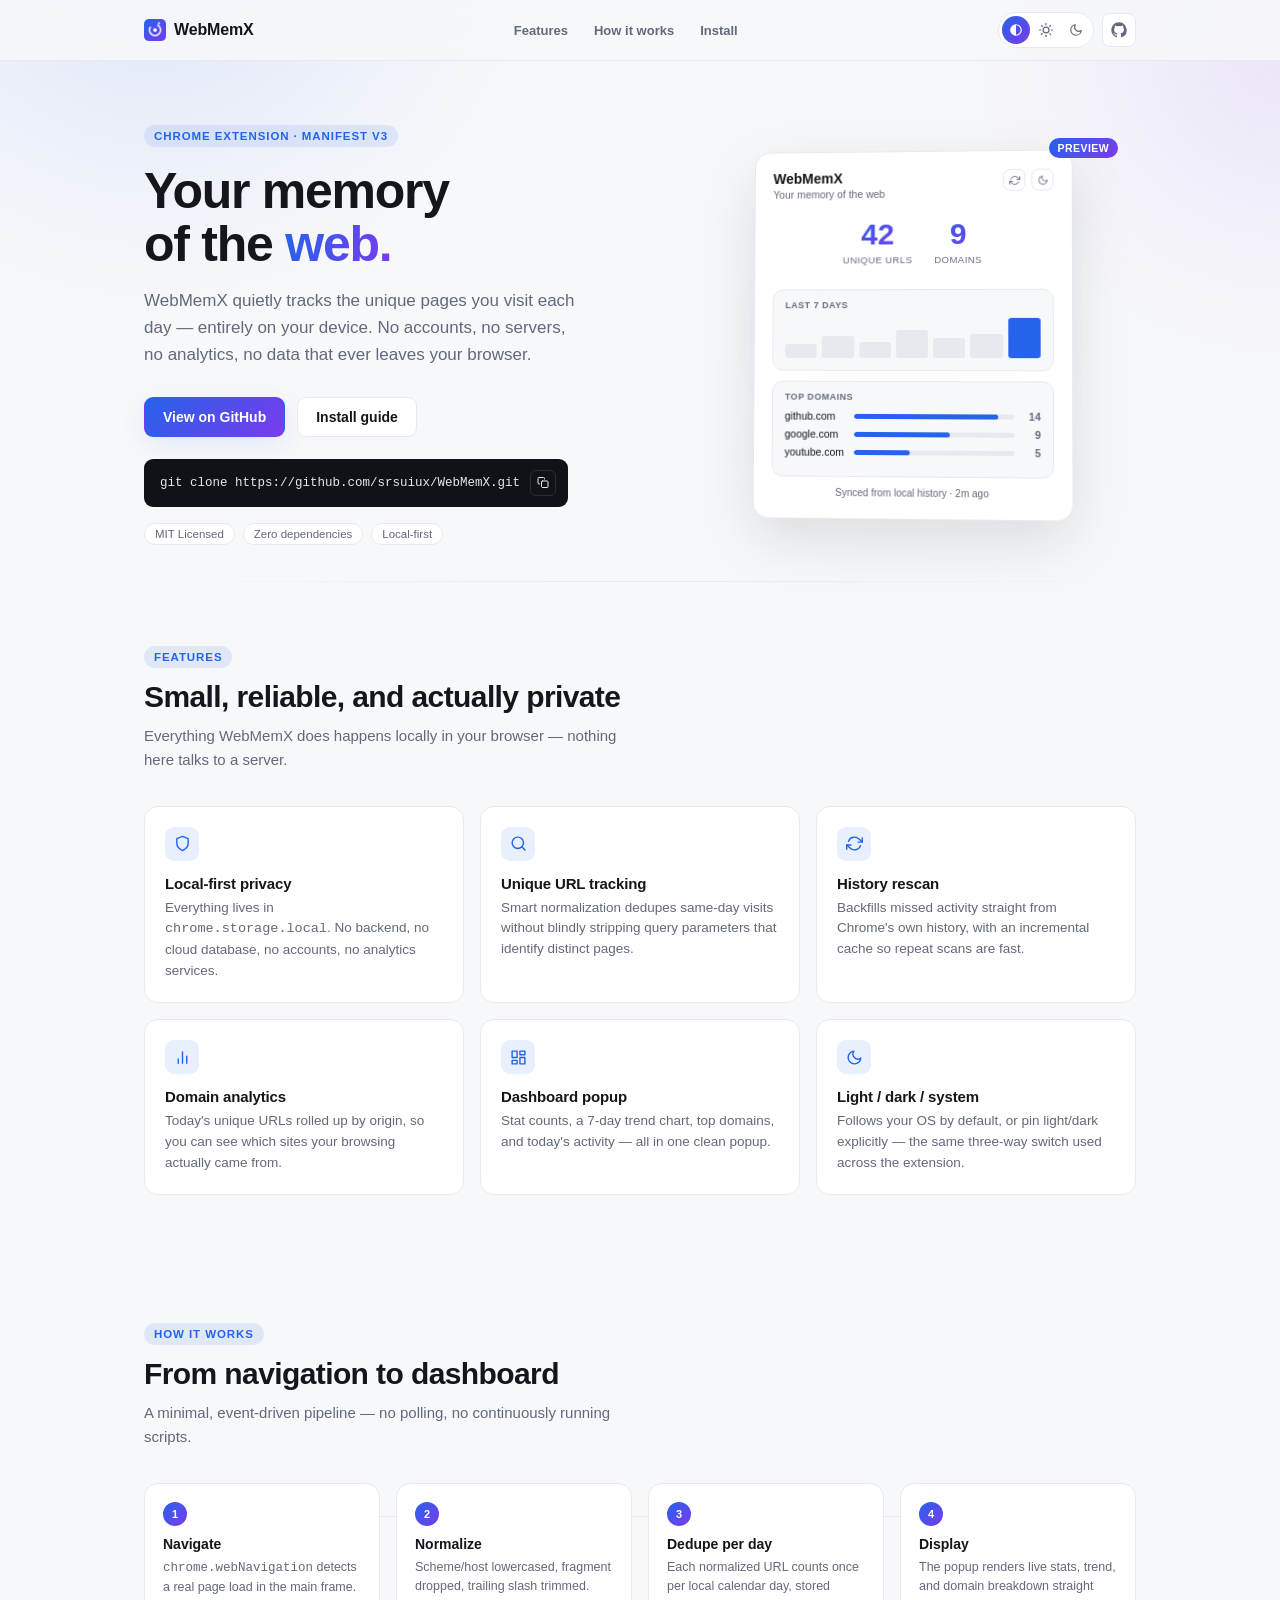
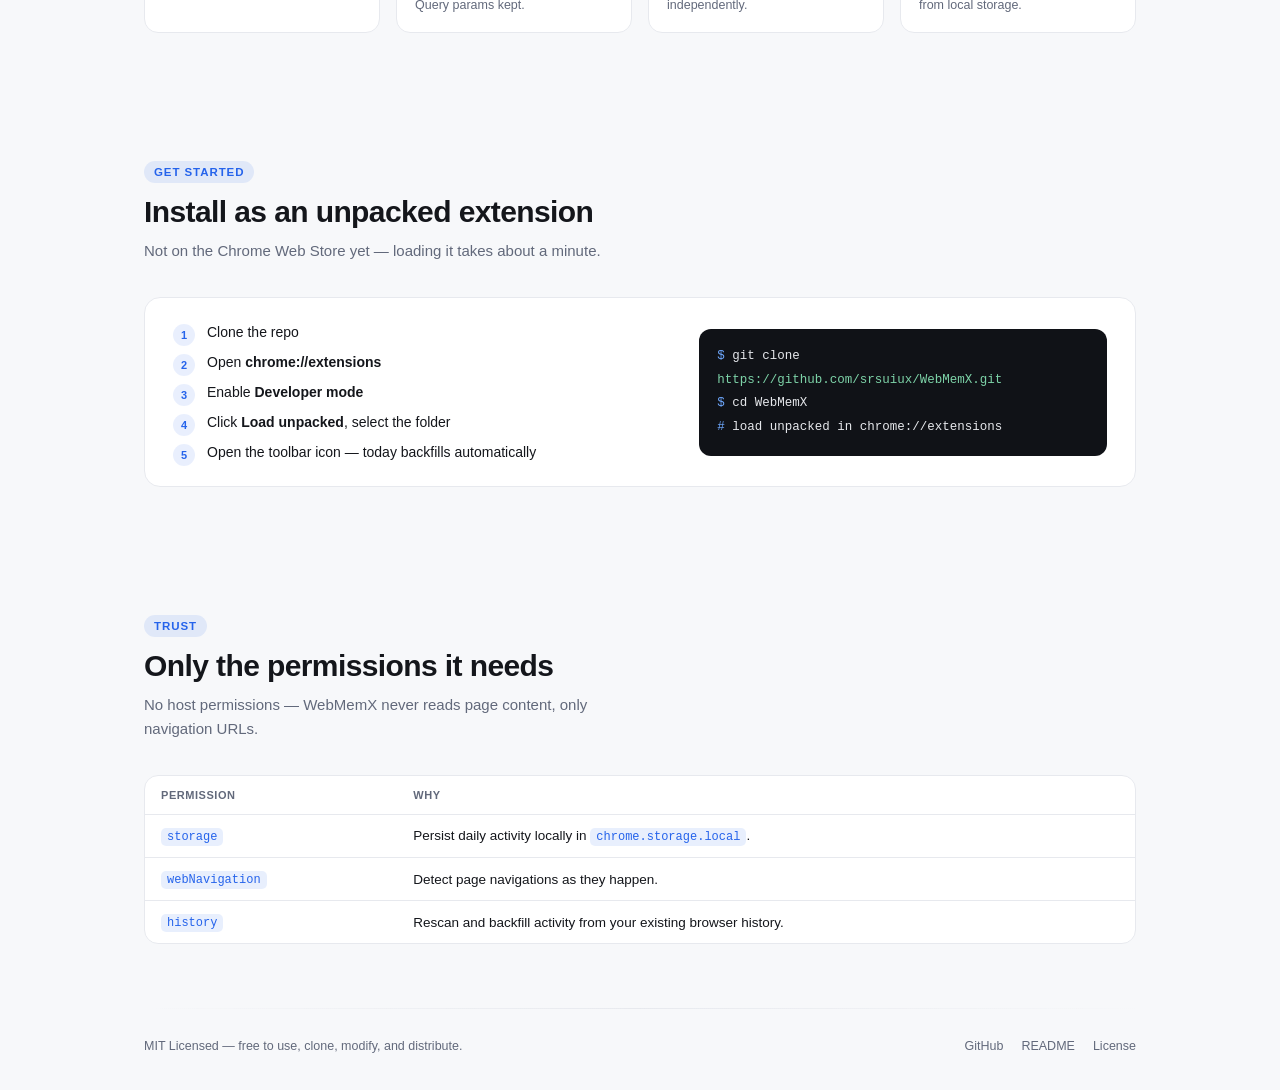
==== commit 05786ea6: "Add WebMemX application icon and wire it across the product New mark: a satellite node arriving alon" ====
--- a/docs/index.html
+++ b/docs/index.html
@@ -15,6 +15,10 @@
 <meta name="viewport" content="width=device-width, initial-scale=1" />
 <title>WebMemX — Your memory of the web</title>
 <meta name="description" content="WebMemX is a privacy-first Chrome extension that locally tracks the unique pages you visit. No accounts, no servers, no tracking." />
+<link rel="icon" type="image/svg+xml" href="../icons/webmemx-icon.svg" />
+<link rel="icon" type="image/png" sizes="32x32" href="../icons/icon-32.png" />
+<link rel="icon" type="image/png" sizes="48x48" href="../icons/icon-48.png" />
+<link rel="apple-touch-icon" sizes="180x180" href="../icons/icon-180.png" />
 <style>
   :root {
     color-scheme: light dark;
@@ -162,12 +166,10 @@
     text-decoration: none;
   }
 
-  .wordmark .dot {
-    width: 9px;
-    height: 9px;
-    border-radius: 50%;
-    background: linear-gradient(135deg, var(--accent), var(--accent-2));
-    box-shadow: 0 0 0 4px var(--accent-soft);
+  .wordmark img {
+    width: 22px;
+    height: 22px;
+    display: block;
   }
 
   .nav-links {
@@ -785,7 +787,7 @@
 <nav>
   <div class="wrap">
     <a class="wordmark" href="#top">
-      <span class="dot"></span>
+      <img src="../icons/icon-48.png" width="22" height="22" alt="" />
       WebMemX
     </a>
     <div class="nav-links">
